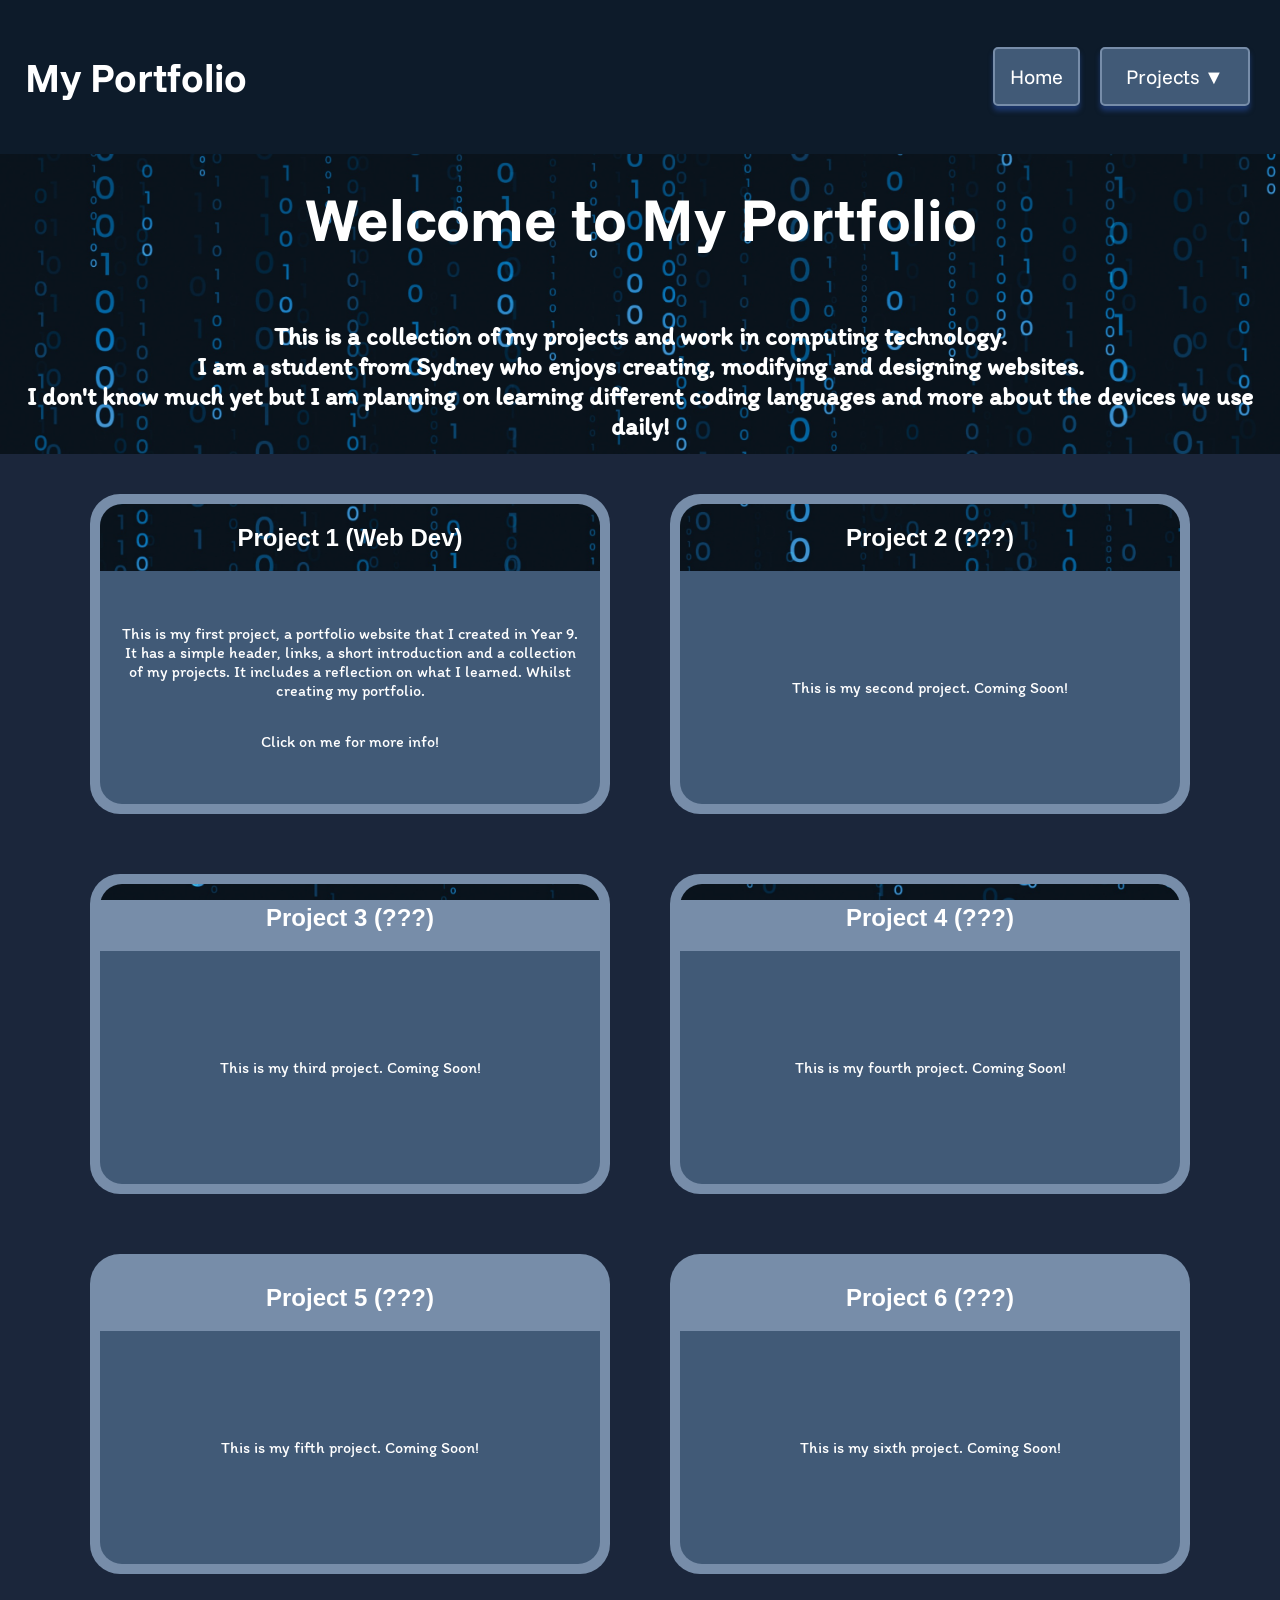
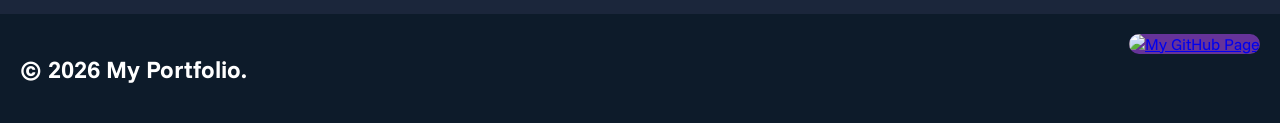
==== index.html @ a8ef4483 "Add reflection and change typography" ====
<!DOCTYPE html>
<html lang="en">

<head>
    <meta charset="UTF-8">
    <meta name="viewport" content="width=device-width, initial-scale=1.0">
    <title>CT Portfolio</title>
    <link rel="stylesheet" href="styles.css">
    <link rel="preconnect" href="https://fonts.googleapis.com">
    <link rel="preconnect" href="https://fonts.gstatic.com" crossorigin>
    <link href="https://fonts.googleapis.com/css2?family=Funnel+Sans:ital,wght@0,300..800;1,300..800&display=swap"
        rel="stylesheet">
    <link rel="preconnect" href="https://fonts.googleapis.com">
    <link rel="preconnect" href="https://fonts.gstatic.com" crossorigin>
    <link href="https://fonts.googleapis.com/css2?family=Itim&display=swap" rel="stylesheet">
</head>

<body class="homepage">
    <header>
        <div class="header-container">
            <div class="header-left">
                <h1>My Portfolio</h1>
            </div>
            <nav class="header-links">
                <div class="home-page-container">
                    <a class="home-page" href="index.html">
                        <button class="home-page-button">Home</button>
                    </a>
                </div>
                <!--Note: I did use some AI to help me with the dropdown menu.-->
                <div class="header-dropdown">
                    <button class="dropdown-button">Projects ▼</button>
                    <div class="dropdown-links">
                        <a href="project-1-website.html">Project 1</a>
                        <a href="project-2-website.html">Project 2</a>
                        <a href="project-3-website.html">Project 3</a>
                        <a href="project-4-website.html">Project 4</a>
                        <a href="project-5-website.html">Project 5</a>
                        <a href="project-6-website.html">Project 6</a>
                    </div>
                </div>
            </nav>
        </div>
    </header>
    <main>
        <div class="body">
            <div class="intro">
                <h1>Welcome to My Portfolio</h1>
                <h3>This is a collection of my projects and work in computing technology.<br>
                    I am a student from Sydney who enjoys creating, modifying and designing websites.<br>
                    I don't know much yet but I am planning on learning different coding languages and more about the
                    devices we use daily!</h3>
            </div>
            <div class="portfolio-cards">
                <a class="card-link" href="project-1-website.html">
                    <div class="project1-card-container">
                        <div class="project1-top">
                            <h2>Project 1 (Web Dev)</h2>
                        </div>
                        <div class="project1-bottom">
                            <p>This is my first project, a portfolio website that I created in Year 9. It has a simple
                                header, links, a short introduction and a collection of my projects. It includes a
                                reflection on what I learned. Whilst creating my portfolio.</p>
                            <p>Click on me for more info!</p>
                        </div>
                    </div>
                </a>
                <a class="card-link" href="project-2-website.html">
                    <div class="project2-card-container">
                        <div class="project2-top">
                            <h2>Project 2 (???)</h2>
                        </div>
                        <div class="project2-bottom">
                            <p>This is my second project. Coming Soon!</p>
                        </div>
                    </div>
                </a>
                <a class="card-link" href="project-3-website.html">
                    <div class="project3-card-container">
                        <div class="project3-top">
                            <h2>Project 3 (???)</h2>
                        </div>
                        <div class="project3-bottom">
                            <p>This is my third project. Coming Soon!</p>
                        </div>
                    </div>
                </a>
                <a class="card-link" href="project-4-website.html">
                    <div class="project4-card-container">
                        <div class="project4-top">
                            <h2>Project 4 (???)</h2>
                        </div>
                        <div class="project4-bottom">
                            <p>This is my fourth project. Coming Soon!</p>
                        </div>
                    </div>
                </a>
                <a class="card-link" href="project-5-website.html">
                    <div class="project5-card-container">
                        <div class="project5-top">
                            <h2>Project 5 (???)</h2>
                        </div>
                        <div class="project5-bottom">
                            <p>This is my fifth project. Coming Soon!</p>
                        </div>
                    </div>
                </a>
                <a class="card-link" href="project-6-website.html">
                    <div class="project6-card-container">
                        <div class="project6-top">
                            <h2>Project 6 (???)</h2>
                        </div>
                        <div class="project6-bottom">
                            <p>This is my sixth project. Coming Soon!</p>
                        </div>
                    </div>
                </a>
            </div>
    </main>
    <footer>
        <div class="footer-container">
            <div class="footer-left">
                <h2>© 2026 My Portfolio.</h2>
            </div>
            <nav class="footer-links">
                <a href="https://github.com/kuku435"><img
                        src="C:\Users\marcu\OneDrive\Documents\CT-PROJECTS\ct-portfolio\Octicons-mark-github.svg.png"
                        alt="My GitHub Page"></a>
            </nav>
        </div>
    </footer>
</body>

</html>
---- styles.css ----
body {
    font-family: Arial, Helvetica, sans-serif;
    background-color:rgb(27, 38, 59);
    color: white;
    margin: 0;
    padding: 0;
}

p, h3, ul, li {
    font-family: "Itim", cursive;
    font-style: normal;
}

h1 {
    font-family: "Funnel Sans", sans-serif;
    font-style: normal;
}

.header-container {
    background-color: rgb(13, 27, 42);
    color: white;
    display: flex;
    justify-content: space-between;
}

.header-left {
    display: flex;
    font-size: 20px;
    align-items: center;
    margin: 25px;
}

.header-links {
    display: flex;
    gap: 20px;
    align-items: center;
    margin: 30px;
}

.home-page-button {
    background-color: rgb(65, 90, 119);
    border: 2px solid rgb(119, 141, 169);
    border-radius: 5px;
    color: white;
    padding: 15px;
    font-size: 20px;
    cursor: pointer;
    box-shadow: 0px 5px 5px rgba(39, 80, 168, 0.5);
    font-family: "Funnel Sans", sans-serif;
}

.home-page-button:hover {
    background-color: rgb(119, 141, 169);
    border: 2px solid rgb(65, 90, 119);
    transform: scale(1.1);
    box-shadow: 0px 5px 5px rgba(110, 149, 235, 0.5);
}

/*Note: I did use some AI to help me with the dropdown menu, but I customised it myself.*/
.dropdown-button {
    background-color: rgb(65, 90, 119);
    border: 2px solid rgb(119, 141, 169);
    border-radius: 5px;
    color: white;
    padding: 15px;
    font-size: 20px;
    cursor: pointer;
    width: 150px;
    box-shadow: 0px 5px 5px rgba(39, 80, 168, 0.5);
    font-family: "Funnel Sans", sans-serif;
}

.header-dropdown {
    position: relative;
    display: inline-block; 
}

.dropdown-links {
    display: none;
    position: absolute; 
    background-color: rgb(65, 90, 119);
    width: 150px;
    border-radius: 10px;
    border: 2px solid rgb(119, 141, 169);
    z-index: 1; 
}

.dropdown-links a {
    color: white;
    padding: 14px 20px;
    text-decoration: none;
    display: block;
    font-family: "Funnel Sans", sans-serif;
}

.dropdown-links a:hover {
    background-color: rgb(119, 141, 169);
    border: 2px solid rgb(65, 90, 119);
    border-radius: 10px;
}

.header-dropdown:hover .dropdown-links {
    display: block;
}

.header-dropdown:hover .dropdown-button {
    background-color: rgb(119, 141, 169);
    border: 2px solid rgb(65, 90, 119);
    transform: scale(1.1);
}

.dropdown-button:hover {
    box-shadow: 0px 5px 5px rgba(110, 149, 235, 0.5);
}

.intro {
    display: flex;
    flex-direction: column;
    justify-content: center;
    align-items: center;
    text-align: center;
    background-image: url(code2.jpg);
    background-size: cover;
    background-position: center;
    height: 300px;
    background-attachment: fixed;
}

.intro h1 {
    font-size: 60px;
}

.intro h3 {
    font-size: 25px;
}

.portfolio-cards {
    display: flex;
    justify-content: center;
    flex-wrap: wrap;
    gap: 20px;
    padding: 20px;
}

.card-link {
    text-decoration: none;
}

.project1-card-container, .project2-card-container, .project3-card-container, .project4-card-container, .project5-card-container, .project6-card-container {
    display: flex;
    background-color: rgb(119, 141, 169);
    flex-direction: column;
    justify-content: center;
    color: white;
    width: 500px;
    height: 300px;
    margin: 20px;
    border-radius: 30px;
    padding: 10px;
}

.project1-card-container:hover, .project2-card-container:hover, .project3-card-container:hover, .project4-card-container:hover, .project5-card-container:hover, .project6-card-container:hover {
    transform: scale(1.05);
    box-shadow: 0px 5px 5px rgba(110, 149, 235, 0.5);
}

.project1-top, .project2-top, .project3-top, .project4-top, .project5-top, .project6-top {
    border-radius: 22px 22px 0px 0px;
    height: 75px;
    display: flex;
    justify-content: center;
    align-items: center;
    background-image: url(code2.jpg);
    background-size: cover;
    background-position: center;
    background-attachment: fixed;
}

.project1-bottom, .project2-bottom, .project3-bottom, .project4-bottom, .project5-bottom, .project6-bottom {
    border-radius: 0px 0px 22px 22px;
    display: flex;
    background-color: rgb(65, 90, 119);
    flex-direction: column;
    text-align: center;
    justify-content: center;
    align-items: center;
    padding: 20px;
    height: 225px;
}

.footer-container {
    background-color: rgb(13, 27, 42);
    color: white;
    display: flex;
    justify-content: space-between;
    padding: 20px;
    font-family: "Funnel Sans", sans-serif;
}

.footer-links img { 
    height: 50px;
    width: 50px;
    border-radius: 30px;
    background-color: rebeccapurple;
}

.footer-links img:hover {
    transform: scale(1.1);
    box-shadow: 0px 5px 5px rgba(110, 149, 235, 0.5);      
}

.p1-cards {
    display: flex;
    justify-content: center;
    flex-wrap: wrap;
    gap: 20px;
    padding: 20px;
}

.p1-card1-container, .p1-card2-container {
    display: flex;
    background-color: rgb(119, 141, 169);
    flex-direction: column;
    justify-content: center;
    color: white;
    width: 850px;
    height: 100%;
    margin: 20px;
    border-radius: 30px;
    padding: 10px;
}

.p1-card1-top, .p1-card2-top {
    border-radius: 22px 22px 0px 0px;
    height: 250px;
    display: flex;
    justify-content: center;
    align-items: center;
    background-image: url(code2.jpg);
    background-size: cover;
    background-position: center;
    background-attachment: fixed;
    font-size: 30px;
}

.p1-card1-bottom, .p1-card2-bottom {
    border-radius: 0px 0px 22px 22px;
    display: flex;
    background-color: rgb(65, 90, 119);
    text-align: center;
    flex-direction: column;
    justify-content: center;
    align-items: center;
    padding: 20px;
    height: 100%;
    font-size: 20px;
}

.p1-card1-container:hover, .p1-card2-container:hover {
    transform: scale(1.05);
    box-shadow: 0px 5px 5px rgba(110, 149, 235, 0.5);
}

.p1-card1-bottom h3, .p1-card2-bottom h3 {
    font-size: 25px;
}
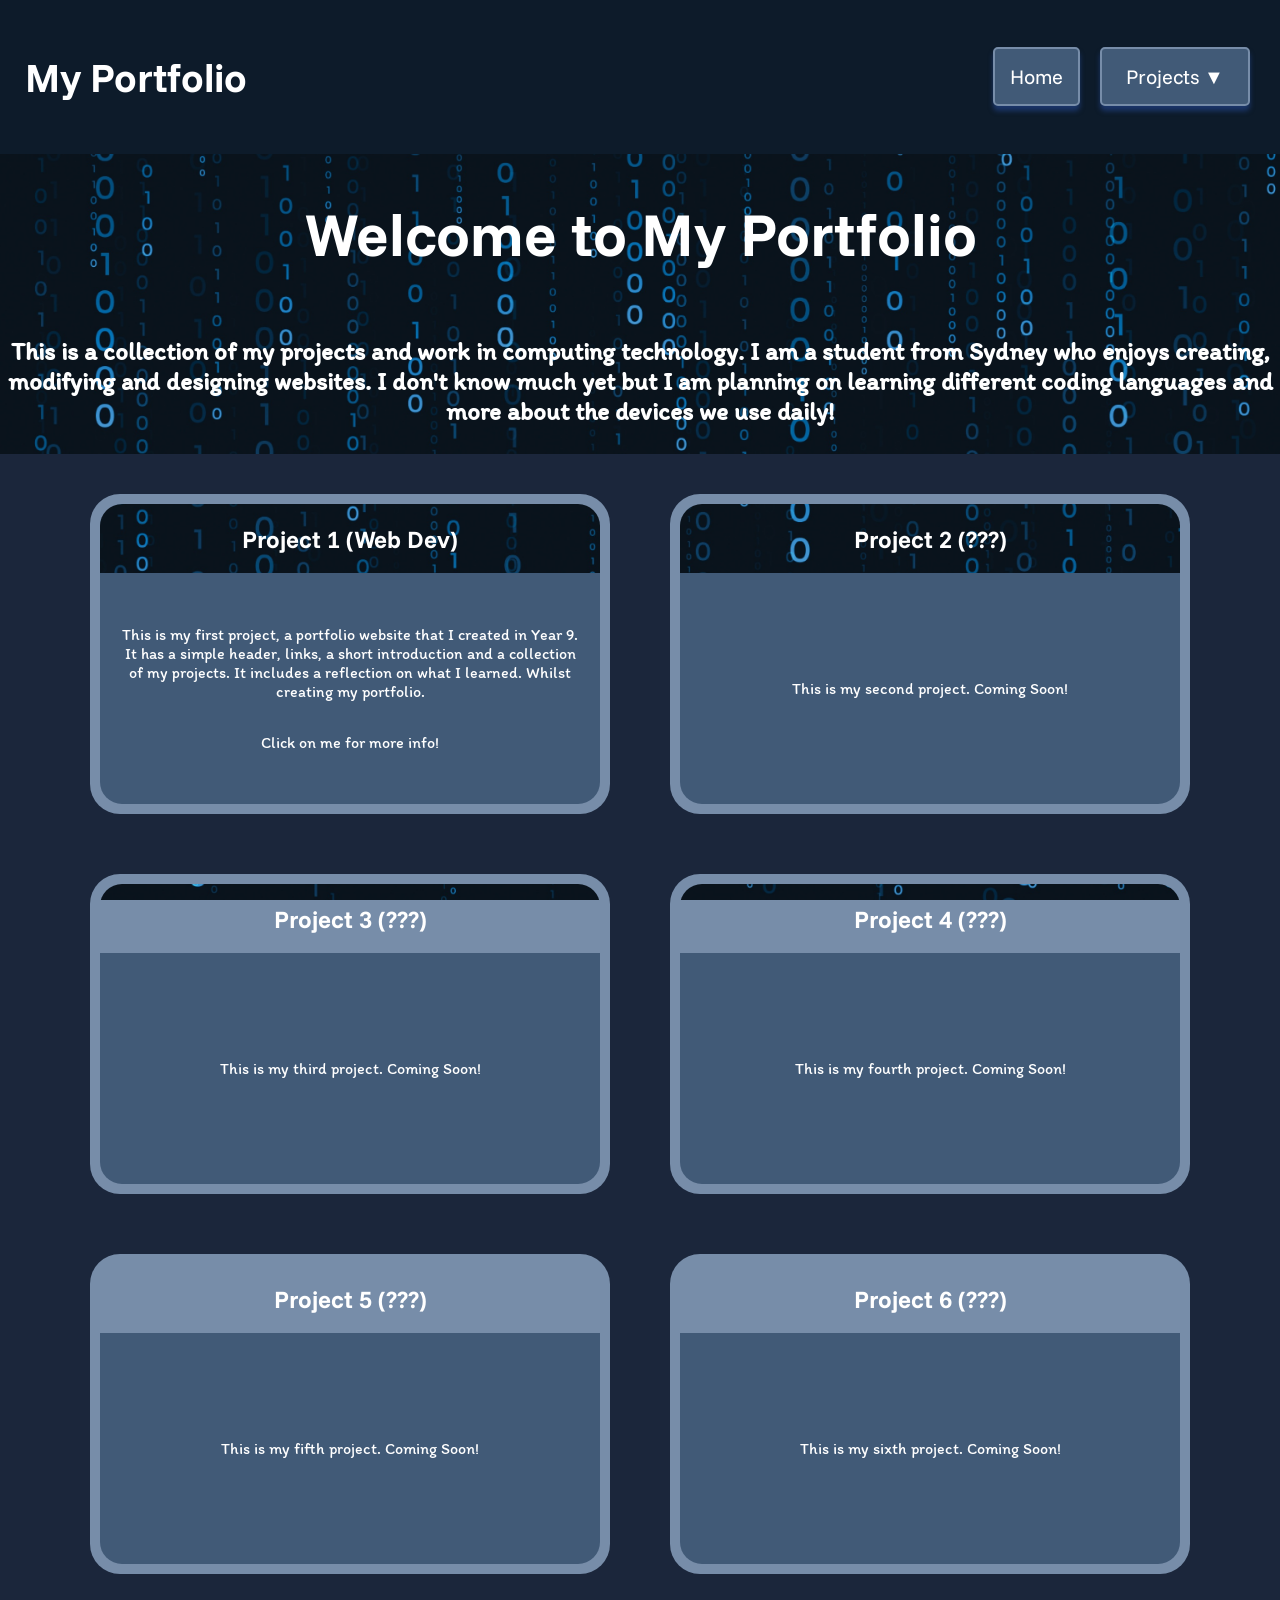
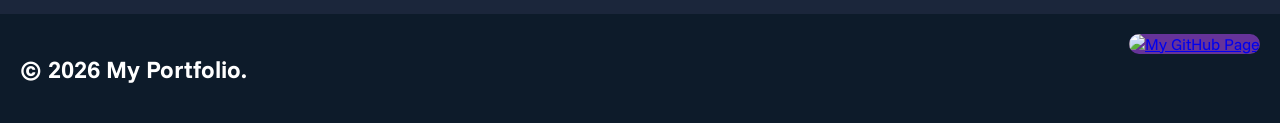
==== commit d54230e7: "Finishing touches and images to second page!" ====
--- a/index.html
+++ b/index.html
@@ -46,8 +46,8 @@
         <div class="body">
             <div class="intro">
                 <h1>Welcome to My Portfolio</h1>
-                <h3>This is a collection of my projects and work in computing technology.<br>
-                    I am a student from Sydney who enjoys creating, modifying and designing websites.<br>
+                <h3>This is a collection of my projects and work in computing technology.
+                    I am a student from Sydney who enjoys creating, modifying and designing websites.
                     I don't know much yet but I am planning on learning different coding languages and more about the
                     devices we use daily!</h3>
             </div>
--- a/styles.css
+++ b/styles.css
@@ -1,5 +1,4 @@
 body {
-    font-family: Arial, Helvetica, sans-serif;
     background-color:rgb(27, 38, 59);
     color: white;
     margin: 0;
@@ -11,7 +10,7 @@
     font-style: normal;
 }
 
-h1 {
+h1, h2 {
     font-family: "Funnel Sans", sans-serif;
     font-style: normal;
 }
@@ -211,26 +210,26 @@
 
 .p1-cards {
     display: flex;
-    justify-content: center;
     flex-wrap: wrap;
+    justify-content: space-evenly;
     gap: 20px;
     padding: 20px;
 }
 
-.p1-card1-container, .p1-card2-container {
+.p1-card1-container, .p1-card2-container, .p1-card3-container, .p1-card4-container {
     display: flex;
     background-color: rgb(119, 141, 169);
     flex-direction: column;
     justify-content: center;
     color: white;
     width: 850px;
-    height: 100%;
+    height: auto;
     margin: 20px;
     border-radius: 30px;
     padding: 10px;
 }
 
-.p1-card1-top, .p1-card2-top {
+.p1-card1-top, .p1-card2-top, .p1-card3-top, .p1-card4-top {
     border-radius: 22px 22px 0px 0px;
     height: 250px;
     display: flex;
@@ -240,10 +239,10 @@
     background-size: cover;
     background-position: center;
     background-attachment: fixed;
-    font-size: 30px;
-}
-
-.p1-card1-bottom, .p1-card2-bottom {
+    font-size: 24px;
+}
+
+.p1-card1-bottom, .p1-card2-bottom, .p1-card3-bottom, .p1-card4-bottom {
     border-radius: 0px 0px 22px 22px;
     display: flex;
     background-color: rgb(65, 90, 119);
@@ -256,7 +255,14 @@
     font-size: 20px;
 }
 
-.p1-card1-container:hover, .p1-card2-container:hover {
+.code-imagep1-html, .code-imagep1-css {
+    width: 800px;
+    margin: 10px;
+    height: 100%;
+    border-radius: 20px;
+}
+
+.p1-card1-container:hover, .p1-card2-container:hover, .p1-card3-container:hover, .p1-card4-container:hover {
     transform: scale(1.05);
     box-shadow: 0px 5px 5px rgba(110, 149, 235, 0.5);
 }
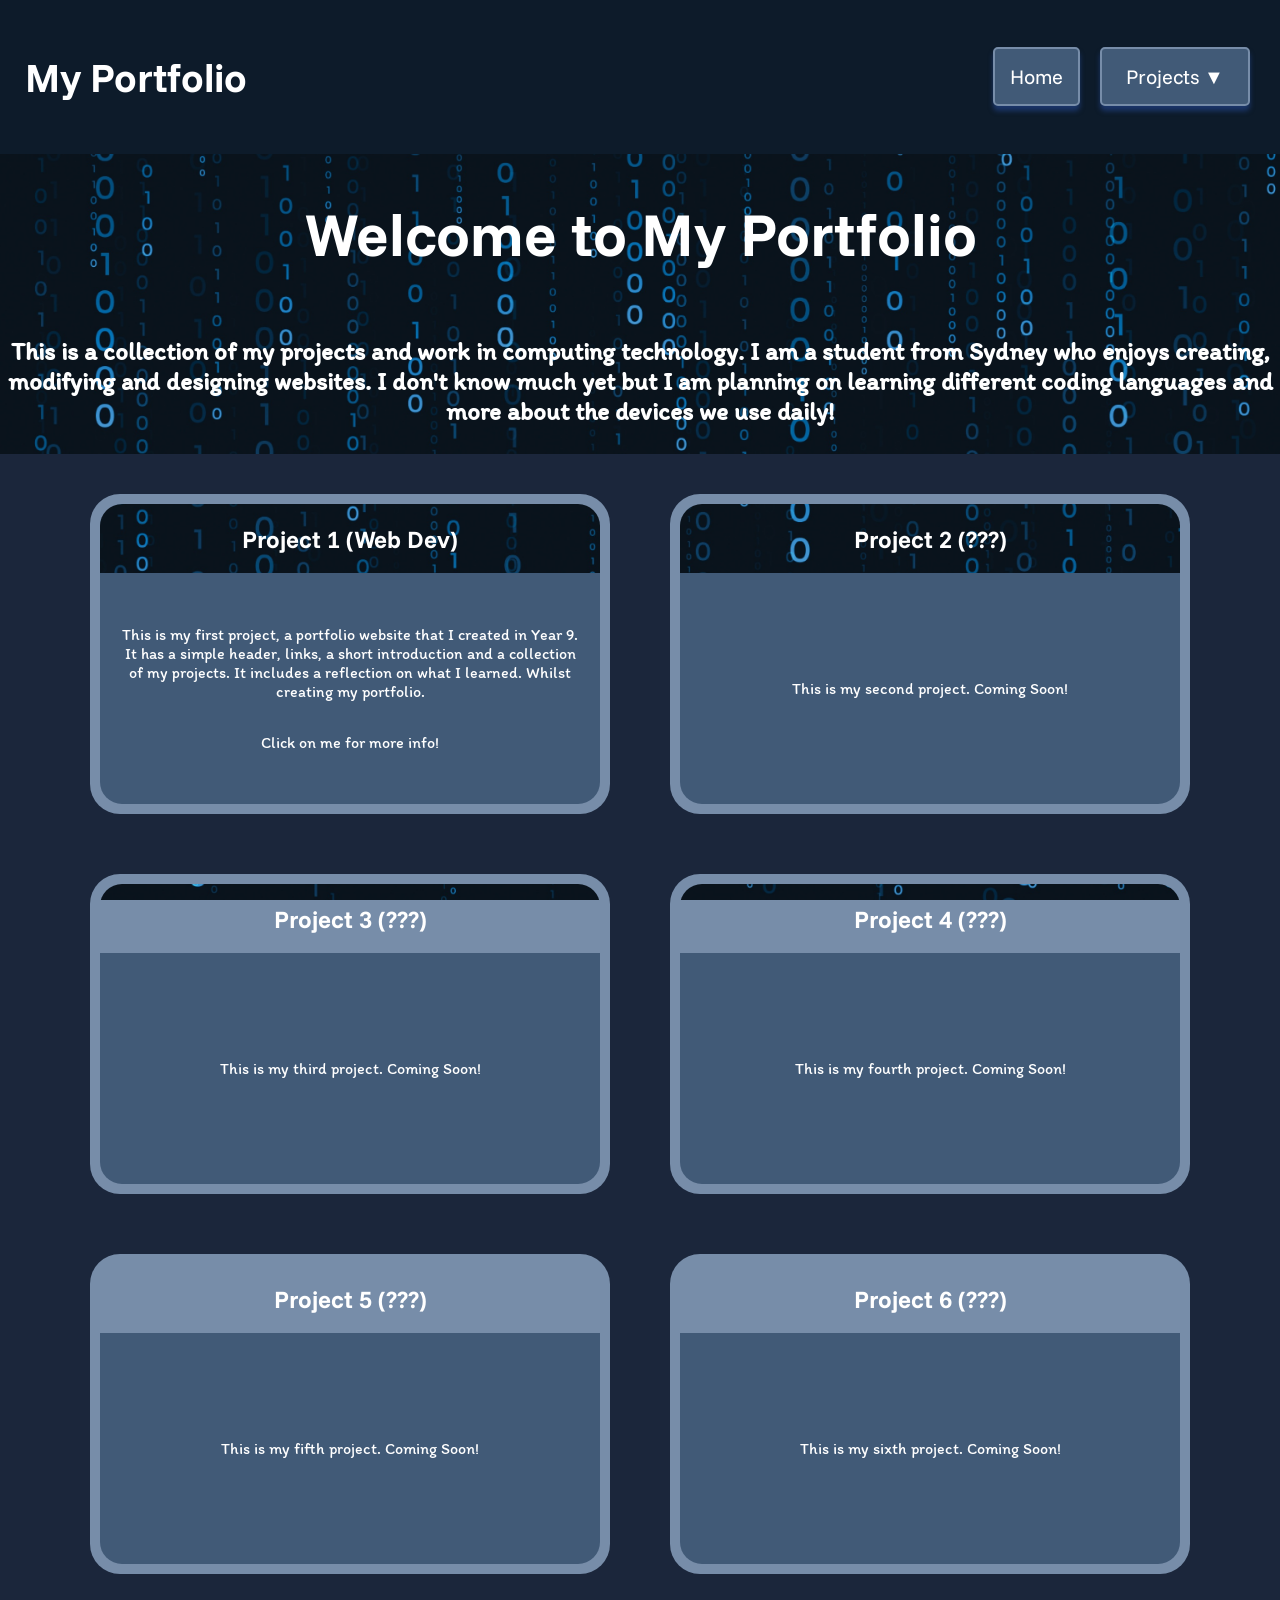
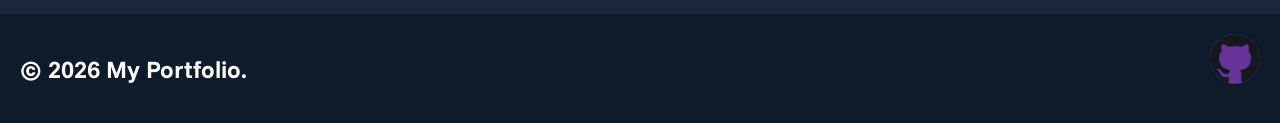
==== commit e76859ae: "Fix github image on homepage footer" ====
--- a/index.html
+++ b/index.html
@@ -123,9 +123,7 @@
                 <h2>© 2026 My Portfolio.</h2>
             </div>
             <nav class="footer-links">
-                <a href="https://github.com/kuku435"><img
-                        src="C:\Users\marcu\OneDrive\Documents\CT-PROJECTS\ct-portfolio\Octicons-mark-github.svg.png"
-                        alt="My GitHub Page"></a>
+                <a href="https://github.com/kuku435"><img src="Octicons-mark-github.svg.png" alt="My GitHub Page"></a>
             </nav>
         </div>
     </footer>
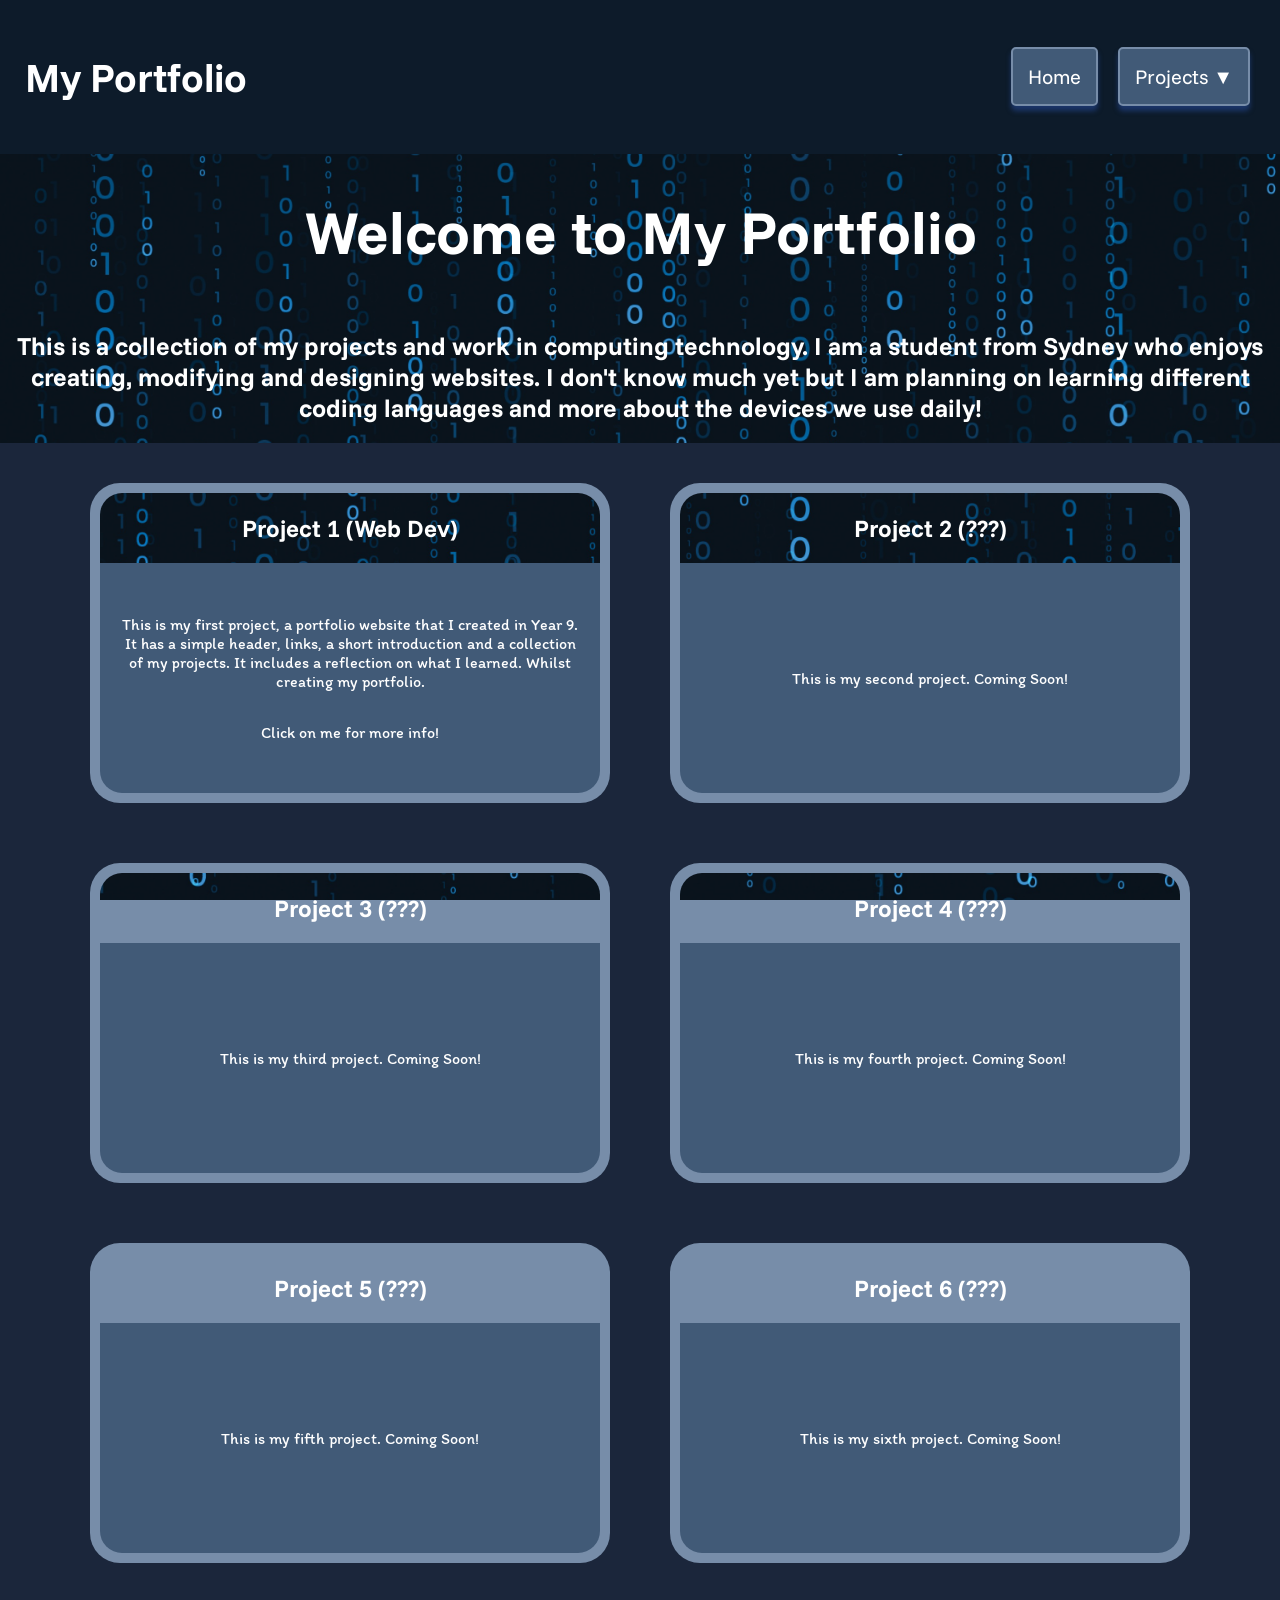
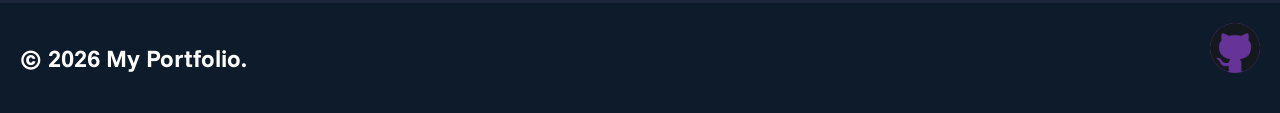
==== commit a56af7a0: "Try to better my lighthouse score" ====
--- a/index.html
+++ b/index.html
@@ -13,6 +13,7 @@
     <link rel="preconnect" href="https://fonts.googleapis.com">
     <link rel="preconnect" href="https://fonts.gstatic.com" crossorigin>
     <link href="https://fonts.googleapis.com/css2?family=Itim&display=swap" rel="stylesheet">
+    <link rel="icon" type="image/x-icon" href="favicon.jpg">
 </head>
 
 <body class="homepage">
@@ -46,10 +47,10 @@
         <div class="body">
             <div class="intro">
                 <h1>Welcome to My Portfolio</h1>
-                <h3>This is a collection of my projects and work in computing technology.
+                <h2>This is a collection of my projects and work in computing technology.
                     I am a student from Sydney who enjoys creating, modifying and designing websites.
                     I don't know much yet but I am planning on learning different coding languages and more about the
-                    devices we use daily!</h3>
+                    devices we use daily!</h2>
             </div>
             <div class="portfolio-cards">
                 <a class="card-link" href="project-1-website.html">
--- a/styles.css
+++ b/styles.css
@@ -46,6 +46,7 @@
     cursor: pointer;
     box-shadow: 0px 5px 5px rgba(39, 80, 168, 0.5);
     font-family: "Funnel Sans", sans-serif;
+    width: auto;
 }
 
 .home-page-button:hover {
@@ -64,7 +65,7 @@
     padding: 15px;
     font-size: 20px;
     cursor: pointer;
-    width: 150px;
+    width: auto;
     box-shadow: 0px 5px 5px rgba(39, 80, 168, 0.5);
     font-family: "Funnel Sans", sans-serif;
 }
@@ -78,7 +79,7 @@
     display: none;
     position: absolute; 
     background-color: rgb(65, 90, 119);
-    width: 150px;
+    width: auto;
     border-radius: 10px;
     border: 2px solid rgb(119, 141, 169);
     z-index: 1; 
@@ -121,7 +122,7 @@
     background-image: url(code2.jpg);
     background-size: cover;
     background-position: center;
-    height: 300px;
+    height: auto;
     background-attachment: fixed;
 }
 
@@ -129,7 +130,7 @@
     font-size: 60px;
 }
 
-.intro h3 {
+.intro h2 {
     font-size: 25px;
 }
 
@@ -239,6 +240,7 @@
     background-size: cover;
     background-position: center;
     background-attachment: fixed;
+    text-align: center;
     font-size: 24px;
 }
 
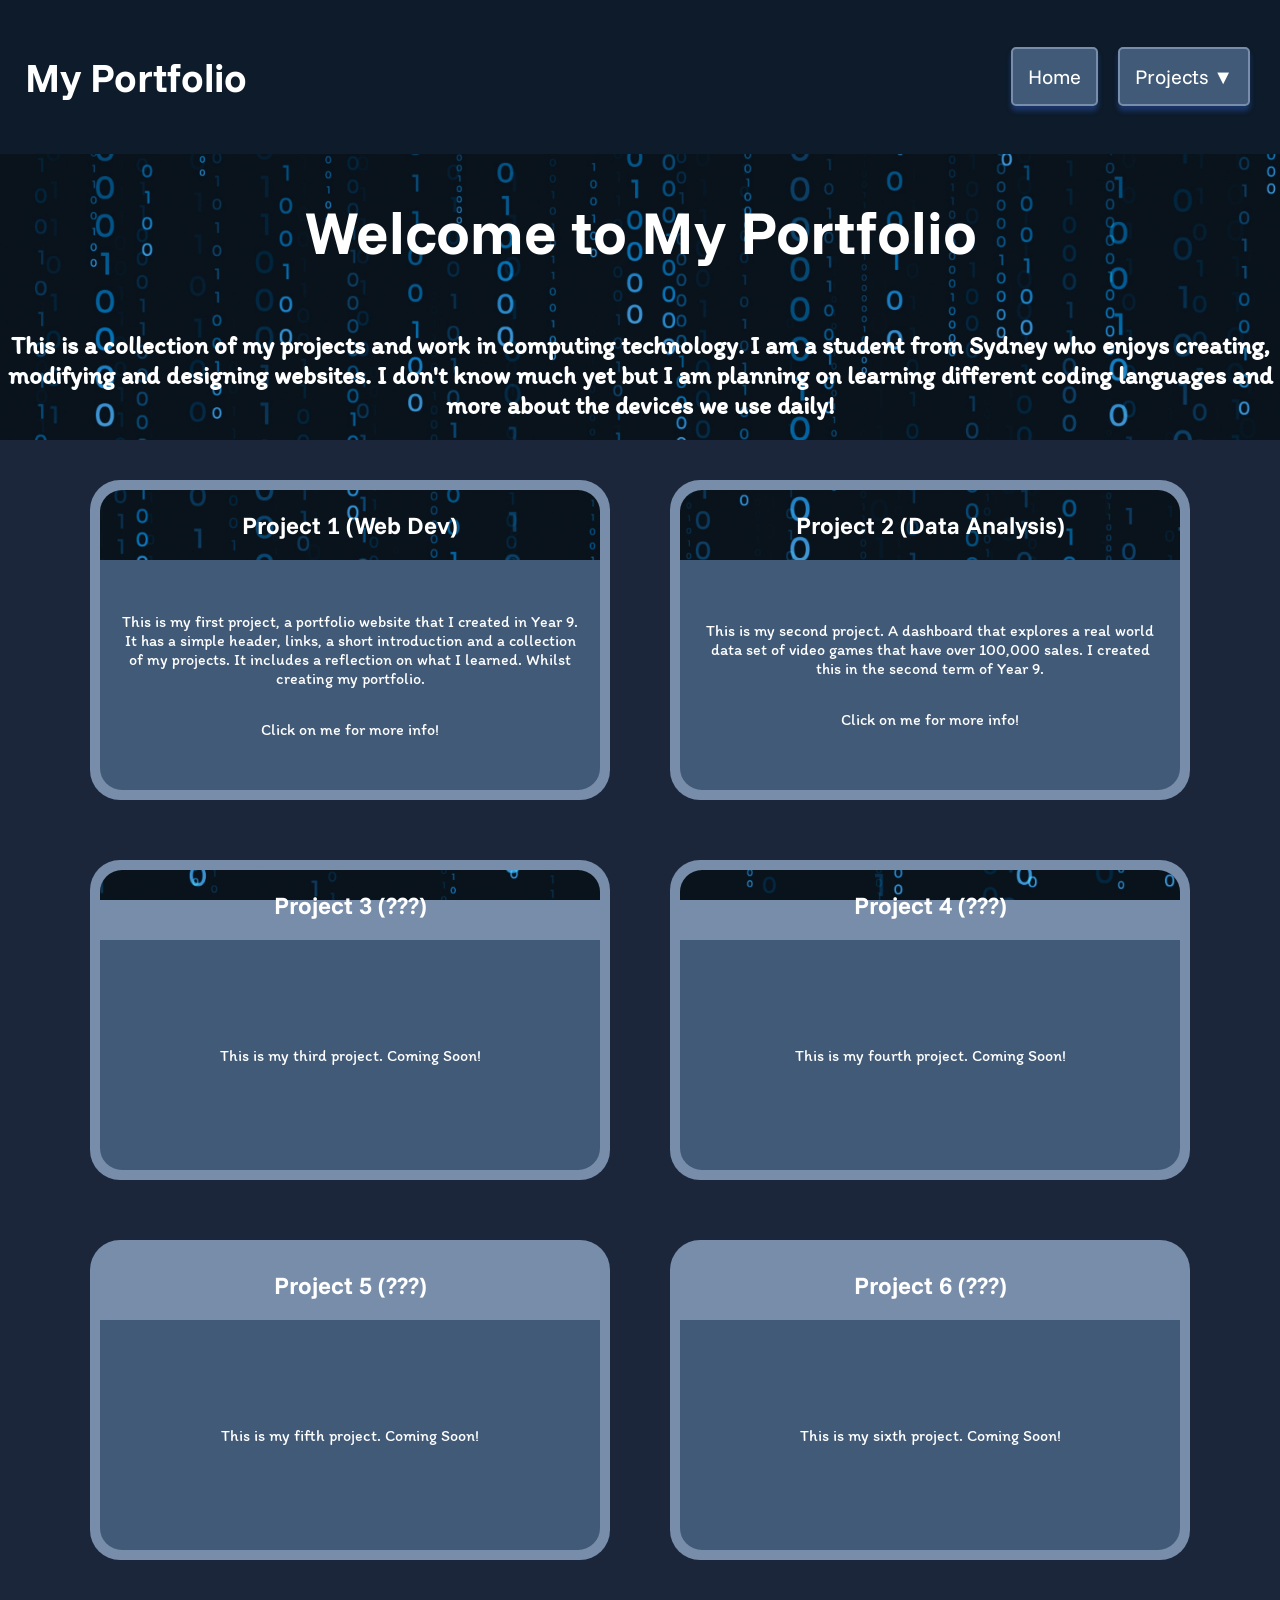
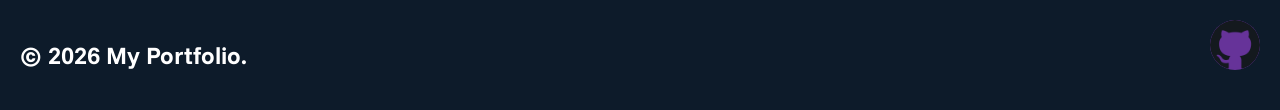
==== commit 288cadb8: "Project 2 reflection + dashboard" ====
--- a/index.html
+++ b/index.html
@@ -3,6 +3,8 @@
 
 <head>
     <meta charset="UTF-8">
+    <meta name="description"
+        content="My Portfolio Website, that shows off my projects and work in computing technology.">
     <meta name="viewport" content="width=device-width, initial-scale=1.0">
     <title>CT Portfolio</title>
     <link rel="stylesheet" href="styles.css">
@@ -33,7 +35,7 @@
                     <button class="dropdown-button">Projects ▼</button>
                     <div class="dropdown-links">
                         <a href="project-1-website.html">Project 1</a>
-                        <a href="project-2-website.html">Project 2</a>
+                        <a href="project-2-data_analysis.html">Project 2</a>
                         <a href="project-3-website.html">Project 3</a>
                         <a href="project-4-website.html">Project 4</a>
                         <a href="project-5-website.html">Project 5</a>
@@ -66,13 +68,15 @@
                         </div>
                     </div>
                 </a>
-                <a class="card-link" href="project-2-website.html">
+                <a class="card-link" href="project-2-data_analysis.html">
                     <div class="project2-card-container">
                         <div class="project2-top">
-                            <h2>Project 2 (???)</h2>
+                            <h2>Project 2 (Data Analysis)</h2>
                         </div>
                         <div class="project2-bottom">
-                            <p>This is my second project. Coming Soon!</p>
+                            <p>This is my second project. A dashboard that explores a real world data set of video
+                                games that have over 100,000 sales. I created this in the second term of Year 9.</p>
+                            <p>Click on me for more info!</p>
                         </div>
                     </div>
                 </a>
--- a/styles.css
+++ b/styles.css
@@ -132,6 +132,7 @@
 
 .intro h2 {
     font-size: 25px;
+    font-family: Itim, cursive;
 }
 
 .portfolio-cards {
@@ -217,7 +218,15 @@
     padding: 20px;
 }
 
-.p1-card1-container, .p1-card2-container, .p1-card3-container, .p1-card4-container {
+.p2-cards {
+    display: flex;
+    flex-wrap: wrap;
+    justify-content: space-between;
+    gap: 20px;
+    padding: 20px;
+}
+
+.p1-card1-container, .p1-card2-container, .p1-card3-container, .p1-card4-container, .p2-card1-container, .p2-card2-container, .p2-card3-container, .p2-card4-container {
     display: flex;
     background-color: rgb(119, 141, 169);
     flex-direction: column;
@@ -230,7 +239,7 @@
     padding: 10px;
 }
 
-.p1-card1-top, .p1-card2-top, .p1-card3-top, .p1-card4-top {
+.p1-card1-top, .p1-card2-top, .p1-card3-top, .p1-card4-top, .p2-card1-top, .p2-card2-top, .p2-card3-top, .p2-card4-top {
     border-radius: 22px 22px 0px 0px;
     height: 250px;
     display: flex;
@@ -244,7 +253,7 @@
     font-size: 24px;
 }
 
-.p1-card1-bottom, .p1-card2-bottom, .p1-card3-bottom, .p1-card4-bottom {
+.p1-card1-bottom, .p1-card2-bottom, .p1-card3-bottom, .p1-card4-bottom, .p2-card1-bottom, .p2-card2-bottom, .p2-card3-bottom, .p2-card4-bottom {
     border-radius: 0px 0px 22px 22px;
     display: flex;
     background-color: rgb(65, 90, 119);
@@ -264,11 +273,18 @@
     border-radius: 20px;
 }
 
-.p1-card1-container:hover, .p1-card2-container:hover, .p1-card3-container:hover, .p1-card4-container:hover {
+.p1-card1-container:hover, .p1-card2-container:hover, .p1-card3-container:hover, .p1-card4-container:hover, .p2-card1-container:hover, .p2-card2-container:hover, .p2-card3-container:hover, .p2-card4-container:hover {
     transform: scale(1.05);
     box-shadow: 0px 5px 5px rgba(110, 149, 235, 0.5);
 }
 
-.p1-card1-bottom h3, .p1-card2-bottom h3 {
+.p1-card1-bottom h3, .p1-card2-bottom h3, .p2-card1-bottom h3, .p2-card2-bottom h3 {
     font-size: 25px;
+}
+
+.dashboard-embed {
+    width: 800px;
+    height: 600px;
+    border: none;
+    border-radius: 20px;
 }
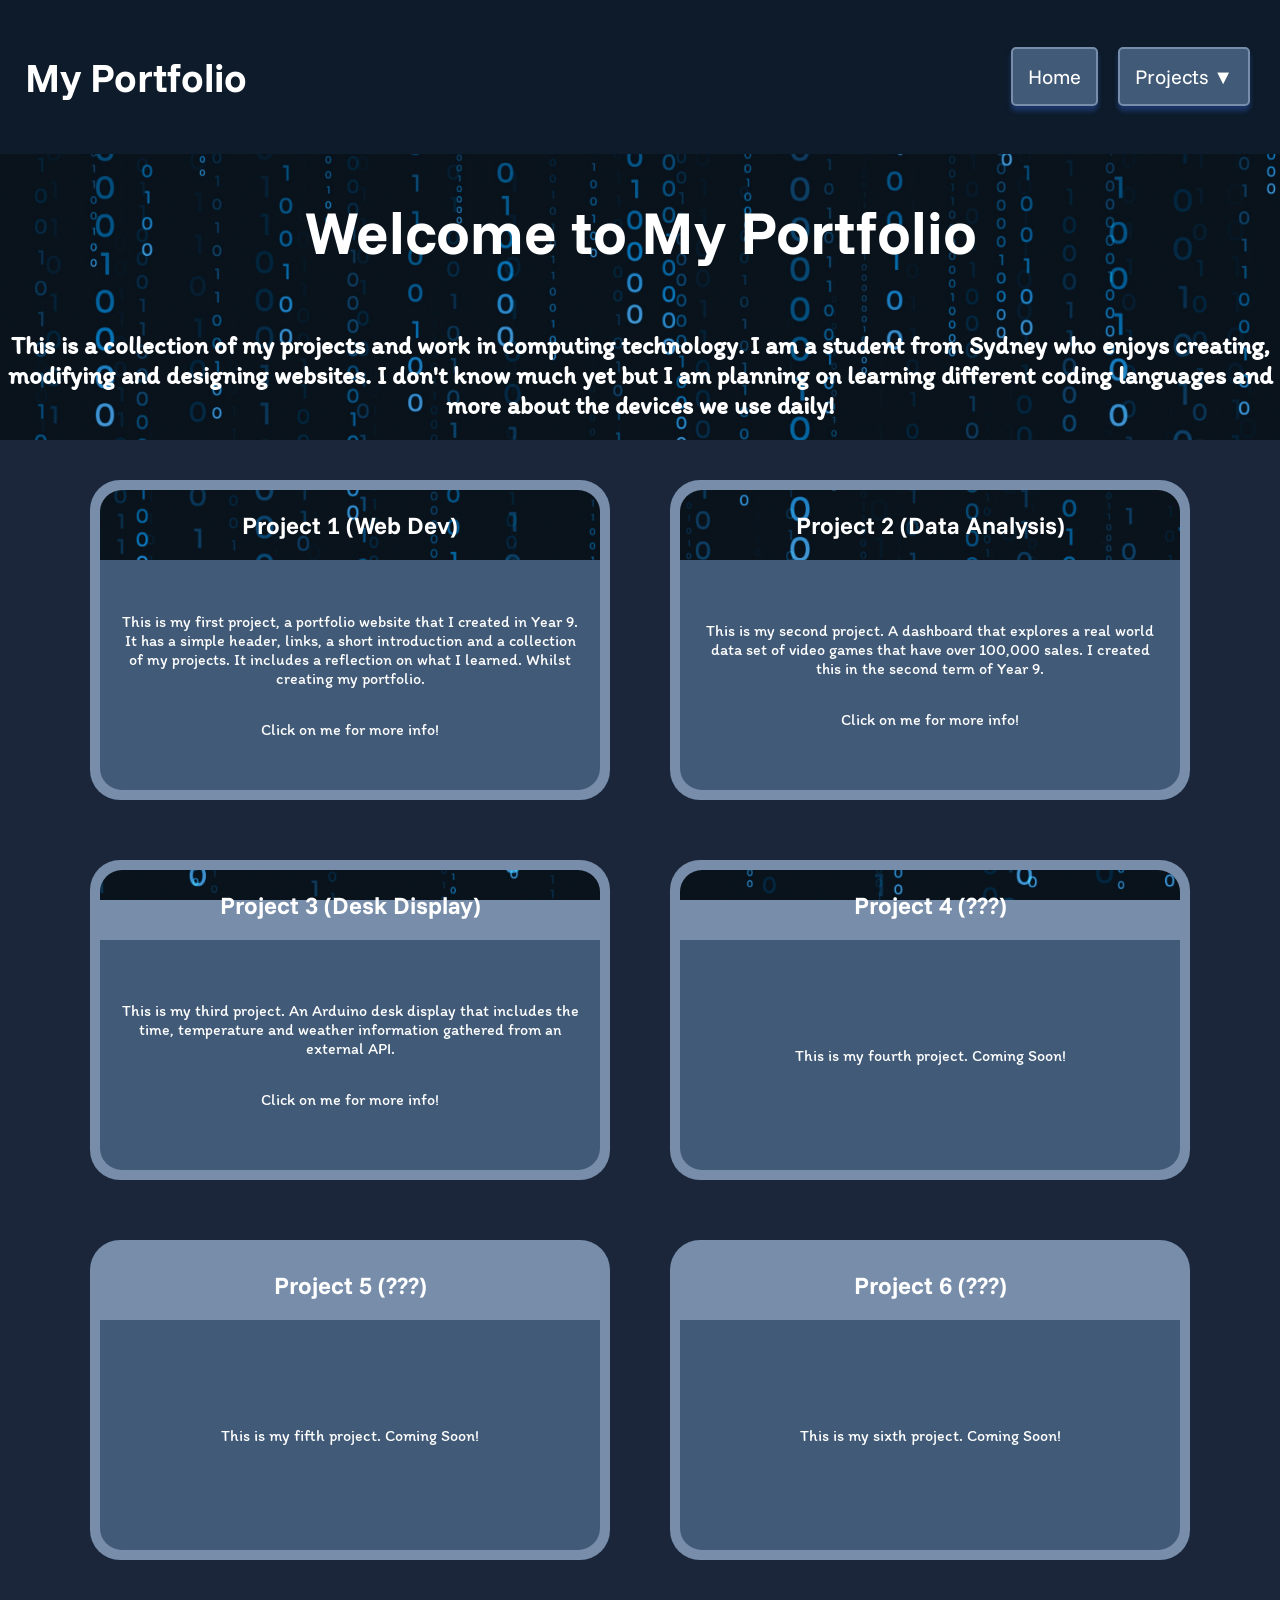
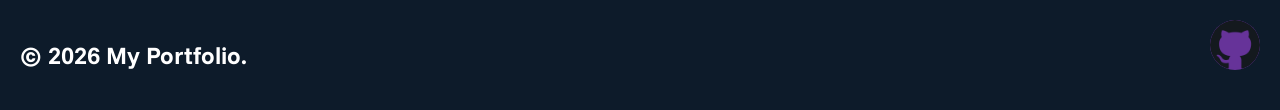
==== commit d425014c: "Add Project 3" ====
--- a/index.html
+++ b/index.html
@@ -36,7 +36,7 @@
                     <div class="dropdown-links">
                         <a href="project-1-website.html">Project 1</a>
                         <a href="project-2-data_analysis.html">Project 2</a>
-                        <a href="project-3-website.html">Project 3</a>
+                        <a href="project-3-desk_display.html">Project 3</a>
                         <a href="project-4-website.html">Project 4</a>
                         <a href="project-5-website.html">Project 5</a>
                         <a href="project-6-website.html">Project 6</a>
@@ -80,13 +80,15 @@
                         </div>
                     </div>
                 </a>
-                <a class="card-link" href="project-3-website.html">
+                <a class="card-link" href="project-3-desk_display.html">
                     <div class="project3-card-container">
                         <div class="project3-top">
-                            <h2>Project 3 (???)</h2>
+                            <h2>Project 3 (Desk Display)</h2>
                         </div>
                         <div class="project3-bottom">
-                            <p>This is my third project. Coming Soon!</p>
+                            <p>This is my third project. An Arduino desk display that includes the time, temperature
+                                and weather information gathered from an external API.</p>
+                            <p>Click on me for more info!</p>
                         </div>
                     </div>
                 </a>
--- a/styles.css
+++ b/styles.css
@@ -210,7 +210,7 @@
     box-shadow: 0px 5px 5px rgba(110, 149, 235, 0.5);      
 }
 
-.p1-cards {
+.p1-cards, .p2-cards, .p3-cards {
     display: flex;
     flex-wrap: wrap;
     justify-content: space-evenly;
@@ -218,15 +218,7 @@
     padding: 20px;
 }
 
-.p2-cards {
-    display: flex;
-    flex-wrap: wrap;
-    justify-content: space-between;
-    gap: 20px;
-    padding: 20px;
-}
-
-.p1-card1-container, .p1-card2-container, .p1-card3-container, .p1-card4-container, .p2-card1-container, .p2-card2-container, .p2-card3-container, .p2-card4-container {
+.p1-card1-container, .p1-card2-container, .p1-card3-container, .p1-card4-container, .p2-card1-container, .p2-card2-container, .p2-card3-container, .p2-card4-container, .p3-card1-container, .p3-card2-container, .p3-card3-container, .p3-card4-container {
     display: flex;
     background-color: rgb(119, 141, 169);
     flex-direction: column;
@@ -239,7 +231,7 @@
     padding: 10px;
 }
 
-.p1-card1-top, .p1-card2-top, .p1-card3-top, .p1-card4-top, .p2-card1-top, .p2-card2-top, .p2-card3-top, .p2-card4-top {
+.p1-card1-top, .p1-card2-top, .p1-card3-top, .p1-card4-top, .p2-card1-top, .p2-card2-top, .p2-card3-top, .p2-card4-top, .p3-card1-top, .p3-card2-top, .p3-card3-top, .p3-card4-top {
     border-radius: 22px 22px 0px 0px;
     height: 250px;
     display: flex;
@@ -253,7 +245,7 @@
     font-size: 24px;
 }
 
-.p1-card1-bottom, .p1-card2-bottom, .p1-card3-bottom, .p1-card4-bottom, .p2-card1-bottom, .p2-card2-bottom, .p2-card3-bottom, .p2-card4-bottom {
+.p1-card1-bottom, .p1-card2-bottom, .p1-card3-bottom, .p1-card4-bottom, .p2-card1-bottom, .p2-card2-bottom, .p2-card3-bottom, .p2-card4-bottom, .p3-card1-bottom, .p3-card2-bottom, .p3-card3-bottom, .p3-card4-bottom {
     border-radius: 0px 0px 22px 22px;
     display: flex;
     background-color: rgb(65, 90, 119);
@@ -273,12 +265,12 @@
     border-radius: 20px;
 }
 
-.p1-card1-container:hover, .p1-card2-container:hover, .p1-card3-container:hover, .p1-card4-container:hover, .p2-card1-container:hover, .p2-card2-container:hover, .p2-card3-container:hover, .p2-card4-container:hover {
+.p1-card1-container:hover, .p1-card2-container:hover, .p1-card3-container:hover, .p1-card4-container:hover, .p2-card1-container:hover, .p2-card2-container:hover, .p2-card3-container:hover, .p2-card4-container:hover, .p3-card1-container:hover, .p3-card2-container:hover, .p3-card3-container:hover, .p3-card4-container:hover {
     transform: scale(1.05);
     box-shadow: 0px 5px 5px rgba(110, 149, 235, 0.5);
 }
 
-.p1-card1-bottom h3, .p1-card2-bottom h3, .p2-card1-bottom h3, .p2-card2-bottom h3 {
+.p1-card1-bottom h3, .p1-card2-bottom h3, .p2-card1-bottom h3, .p2-card2-bottom h3, .p3-card1-bottom h3, .p3-card2-bottom h3 {
     font-size: 25px;
 }
 
@@ -287,4 +279,25 @@
     height: 600px;
     border: none;
     border-radius: 20px;
+}
+
+.arduino-image {
+    width: 100%;
+    height: 700px;
+    border: none;
+    border-radius: 20px;
+}
+
+.arduino-ide-code {
+    width: auto;
+    height: auto;
+    border: none;
+    border-radius: 20px;
+}
+
+.python-script-p3 {
+    width: 100%;
+    height: 100%;
+    border: none;
+    border-radius: 20px;
 }
